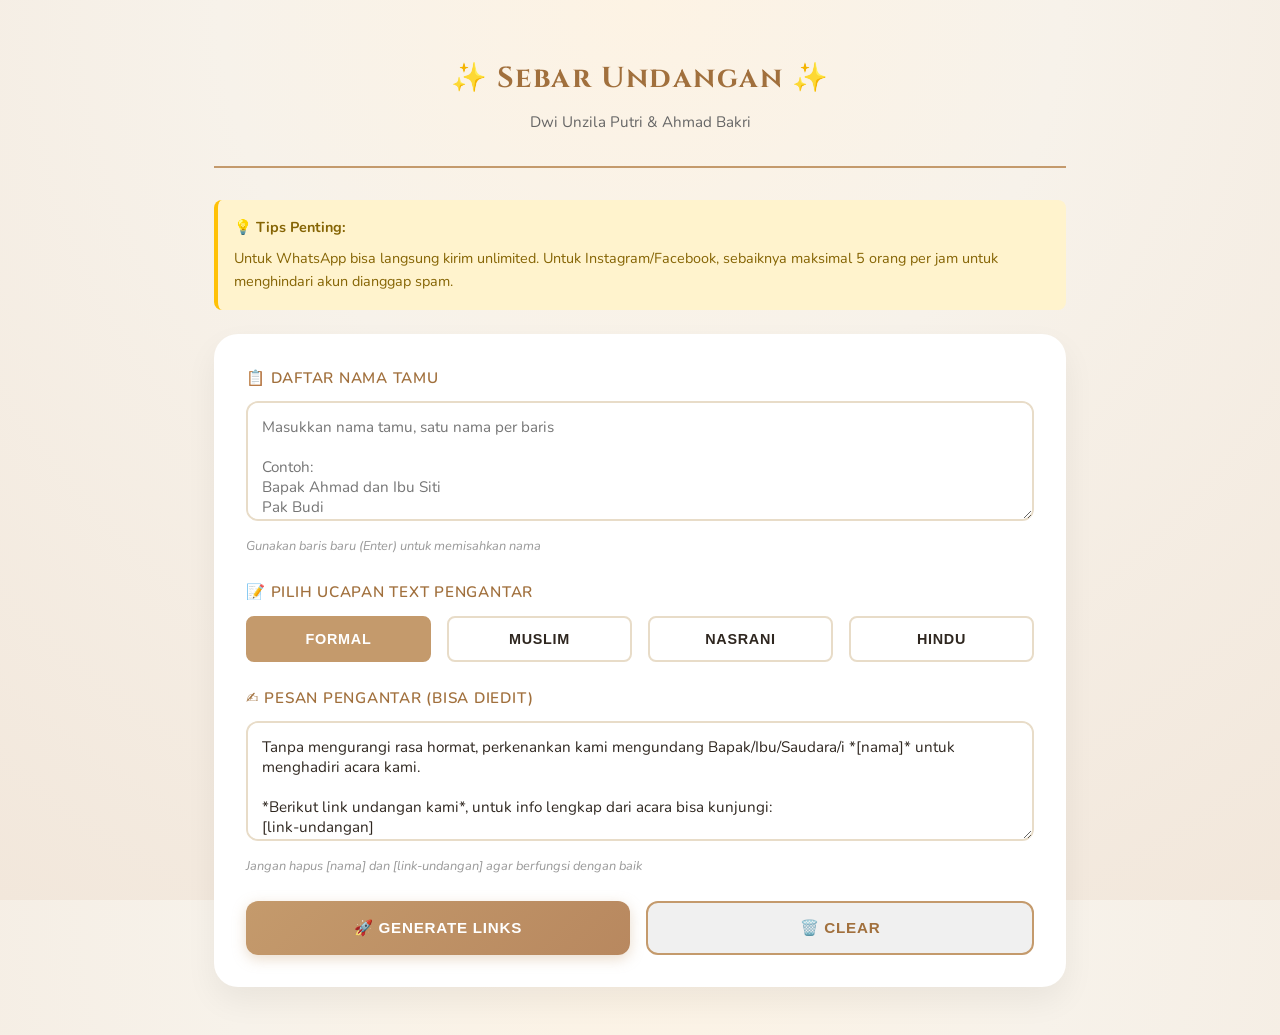
==== kirim.html @ d6a68b30 "Add kirim.html for wedding invitation generator with WhatsApp sharing functionality" ====
<!DOCTYPE html>
<html lang="id">
<head>
  <meta charset="UTF-8" />
  <title>Sebar Undangan WhatsApp - Dwi Unzila Putri & Ahmad Bakri</title>
  <meta name="viewport" content="width=device-width, initial-scale=1" />
  <meta name="description" content="Generator untuk sebar undangan pernikahan Dwi Unzila Putri & Ahmad Bakri via WhatsApp">
  
  <link rel="preconnect" href="https://fonts.googleapis.com">
  <link rel="preconnect" href="https://fonts.gstatic.com" crossorigin>
  <link href="https://fonts.googleapis.com/css2?family=Cinzel:wght@400;500;600;700&family=Nunito:wght@300;400;500;600;700&display=swap" rel="stylesheet">
  
  <style>
    :root {
        --primary: #c49a6c;
        --primary-deep: #a1703d;
        --bg: #f7f2ea;
        --bg-soft: #fdf8f2;
        --text: #2f2720;
        --card-bg: #ffffff;
        --shadow-soft: 0 14px 32px rgba(0,0,0,0.06);
        --radius-xl: 24px;
    }

    * { box-sizing: border-box; margin: 0; padding: 0; }

    html, body { height: 100%; }

    body {
        font-family: "Nunito", system-ui, -apple-system, BlinkMacSystemFont, sans-serif;
        background: radial-gradient(circle at top, #fdf3e4 0, #f7f2ea 38%, #f2e7db 100%);
        color: var(--text);
        line-height: 1.6;
        overflow-x: hidden;
    }

    .container {
        width: 100%;
        max-width: 900px;
        margin: 0 auto;
        padding: 1.5rem;
    }

    header {
        text-align: center;
        padding: 2rem 0;
        border-bottom: 2px solid var(--primary);
        margin-bottom: 2rem;
    }

    header h1 {
        font-family: "Cinzel", serif;
        font-size: 1.8rem;
        color: var(--primary-deep);
        margin-bottom: 0.5rem;
        letter-spacing: 0.05em;
    }

    header p {
        font-size: 0.95rem;
        color: #666;
    }

    .form-section {
        background: var(--card-bg);
        border-radius: var(--radius-xl);
        padding: 2rem;
        margin-bottom: 1.5rem;
        box-shadow: var(--shadow-soft);
    }

    .form-group {
        margin-bottom: 1.5rem;
    }

    .form-group:last-child {
        margin-bottom: 0;
    }

    label {
        display: block;
        font-weight: 600;
        color: var(--primary-deep);
        margin-bottom: 0.7rem;
        font-size: 0.95rem;
        text-transform: uppercase;
        letter-spacing: 0.05em;
    }

    textarea, select {
        width: 100%;
        padding: 0.85rem;
        border: 2px solid #e8dcc8;
        border-radius: 12px;
        font-family: "Nunito", sans-serif;
        font-size: 0.95rem;
        color: var(--text);
        transition: all 0.3s ease;
    }

    textarea:focus, select:focus {
        outline: none;
        border-color: var(--primary);
        box-shadow: 0 0 0 3px rgba(196, 154, 108, 0.1);
    }

    textarea {
        min-height: 120px;
        resize: vertical;
    }

    .hint {
        font-size: 0.8rem;
        color: #999;
        margin-top: 0.4rem;
        font-style: italic;
    }

    .button-group {
        display: flex;
        gap: 1rem;
        flex-wrap: wrap;
    }

    button {
        flex: 1;
        min-width: 150px;
        padding: 1rem;
        border: none;
        border-radius: 12px;
        font-weight: 600;
        font-size: 0.95rem;
        cursor: pointer;
        text-transform: uppercase;
        letter-spacing: 0.05em;
        transition: all 0.3s ease;
    }

    .btn-primary {
        background: linear-gradient(135deg, var(--primary) 0%, #b8885f 100%);
        color: white;
        box-shadow: 0 4px 14px rgba(196, 154, 108, 0.35);
    }

    .btn-primary:hover {
        transform: translateY(-2px);
        box-shadow: 0 6px 20px rgba(196, 154, 108, 0.45);
    }

    .btn-secondary {
        background: #f0f0f0;
        color: var(--primary-deep);
        border: 2px solid var(--primary);
    }

    .btn-secondary:hover {
        background: var(--primary);
        color: white;
    }

    .result-section {
        background: var(--card-bg);
        border-radius: var(--radius-xl);
        padding: 2rem;
        margin-top: 2rem;
        box-shadow: var(--shadow-soft);
        display: none;
        overflow-x: auto;
    }

    .result-section.active {
        display: block;
    }

    .result-table {
        width: 100%;
        border-collapse: collapse;
        margin: 1.5rem 0;
    }

    .result-table thead {
        background: linear-gradient(135deg, var(--primary) 0%, #b8885f 100%);
        color: white;
    }

    .result-table th {
        padding: 1rem;
        text-align: left;
        font-weight: 600;
        font-size: 0.95rem;
        text-transform: uppercase;
        letter-spacing: 0.05em;
    }

    .result-table td {
        padding: 1rem;
        border-bottom: 1px solid #e8dcc8;
        font-size: 0.95rem;
    }

    .result-table tbody tr {
        transition: background 0.3s ease;
    }

    .result-table tbody tr:hover {
        background: #fafafa;
    }

    .result-table tbody tr:last-child td {
        border-bottom: none;
    }

    .guest-number {
        font-weight: 700;
        color: var(--primary);
        width: 40px;
        text-align: center;
    }

    .guest-name {
        font-weight: 600;
        color: var(--primary-deep);
    }

    .table-actions {
        display: flex;
        gap: 0.5rem;
        flex-wrap: wrap;
    }

    .table-copy-btn {
        background: var(--primary);
        color: white;
        border: none;
        padding: 0.6rem 0.8rem;
        border-radius: 6px;
        font-size: 0.8rem;
        cursor: pointer;
        white-space: nowrap;
        transition: all 0.2s ease;
    }

    .table-copy-btn:hover {
        background: var(--primary-deep);
    }

    .table-copy-btn.copied {
        background: #4caf50;
    }

    .table-wa-btn {
        background: linear-gradient(135deg, var(--primary) 0%, #b8885f 100%);
        color: white;
        border: none;
        padding: 0.6rem 0.8rem;
        border-radius: 6px;
        font-size: 0.8rem;
        cursor: pointer;
        white-space: nowrap;
        transition: all 0.2s ease;
    }

    .table-wa-btn:hover {
        transform: translateY(-1px);
        box-shadow: 0 4px 12px rgba(196, 154, 108, 0.3);
    }

    @media (max-width: 768px) {
        .result-table th,
        .result-table td {
            padding: 0.8rem 0.6rem;
            font-size: 0.85rem;
        }

        .table-actions {
            flex-direction: column;
        }

        .table-copy-btn,
        .table-wa-btn {
            width: 100%;
        }
    }

    .info-box {
        background: #fff3cd;
        border-left: 4px solid #ffc107;
        padding: 1rem;
        border-radius: 8px;
        margin-bottom: 1.5rem;
        font-size: 0.9rem;
        color: #856404;
    }

    .info-box strong {
        display: block;
        margin-bottom: 0.5rem;
    }

    .preview-section {
        background: var(--card-bg);
        border-radius: var(--radius-xl);
        padding: 2rem;
        margin-top: 2rem;
        box-shadow: var(--shadow-soft);
        display: none;
        border: 2px solid var(--primary);
    }

    .preview-section.active {
        display: block;
    }

    .preview-box {
        background: #f5f5f5;
        border: 1px solid #e0d5c7;
        border-radius: 12px;
        padding: 1.5rem;
        margin: 1rem 0;
        white-space: pre-wrap;
        word-wrap: break-word;
        font-family: "Nunito", sans-serif;
        font-size: 0.95rem;
        line-height: 1.8;
        color: var(--text);
    }

    .message-btn {
        flex: 1;
        padding: 0.8rem;
        border: 2px solid #e8dcc8;
        border-radius: 8px;
        font-weight: 600;
        font-size: 0.9rem;
        cursor: pointer;
        transition: all 0.3s ease;
        background: white;
        color: var(--text);
    }

    .message-btn:hover {
        border-color: var(--primary);
        background: rgba(196, 154, 108, 0.1);
    }

    .message-btn.active {
        background: var(--primary);
        color: white;
        border-color: var(--primary);
    }

    .modal-overlay {
        display: none;
    }

    .modal-content {
        display: none;
    }

    @media (max-width: 600px) {
        .container {
            padding: 1rem;
        }

        header h1 {
            font-size: 1.4rem;
        }

        .form-section {
            padding: 1.5rem;
        }

        .button-group {
            flex-direction: column;
        }

        button {
            min-width: 100%;
        }

        .preview-buttons {
            flex-direction: column;
        }

        .modal-content {
            padding: 1.5rem;
        }
    }
  </style>
</head>
<body>
  <div class="container">
    <header>
      <h1>✨ Sebar Undangan ✨</h1>
      <p>Dwi Unzila Putri & Ahmad Bakri</p>
    </header>

    <div class="info-box">
      <strong>💡 Tips Penting:</strong>
      Untuk WhatsApp bisa langsung kirim unlimited. Untuk Instagram/Facebook, sebaiknya maksimal 5 orang per jam untuk menghindari akun dianggap spam.
    </div>

    <div class="form-section">
      <div class="form-group">
        <label for="guestNames">📋 Daftar Nama Tamu</label>
        <textarea id="guestNames" placeholder="Masukkan nama tamu, satu nama per baris&#10;&#10;Contoh:&#10;Bapak Ahmad dan Ibu Siti&#10;Pak Budi&#10;Mbak Rahma dan Keluarga"></textarea>
        <p class="hint">Gunakan baris baru (Enter) untuk memisahkan nama</p>
      </div>

      <div class="form-group">
        <label>📝 Pilih Ucapan Text Pengantar</label>
        <div class="button-group" style="margin-bottom: 1.5rem;">
          <button type="button" class="message-btn" data-type="formal" onclick="selectMessage('formal')">Formal</button>
          <button type="button" class="message-btn" data-type="muslim" onclick="selectMessage('muslim')">Muslim</button>
          <button type="button" class="message-btn" data-type="nasrani" onclick="selectMessage('nasrani')">Nasrani</button>
          <button type="button" class="message-btn" data-type="hindu" onclick="selectMessage('hindu')">Hindu</button>
        </div>
      </div>

      <div class="form-group">
        <label for="messagePreview">✍️ Pesan Pengantar (Bisa Diedit)</label>
        <textarea id="messagePreview" placeholder="Pesan akan ditampilkan di sini. Gunakan [nama] untuk nama tamu dan [link-undangan] untuk link undangan"></textarea>
        <p class="hint">Jangan hapus [nama] dan [link-undangan] agar berfungsi dengan baik</p>
      </div>

      <div class="button-group">
        <button class="btn-primary" onclick="generateLinks()">🚀 Generate Links</button>
        <button class="btn-secondary" onclick="clearForm()">🗑️ Clear</button>
      </div>
    </div>

    <div class="result-section" id="resultSection">
      <h2 style="color: var(--primary-deep); margin-bottom: 1.5rem; text-align: center;">📱 Link WhatsApp Siap Terkirim</h2>
      <div id="resultList"></div>
    </div>
  </div>

  <script>
    const invitationURL = window.location.origin + window.location.pathname.replace('kirim.html', 'index.html');

    const messages = {
      formal: `Tanpa mengurangi rasa hormat, perkenankan kami mengundang Bapak/Ibu/Saudara/i *[nama]* untuk menghadiri acara kami.

*Berikut link undangan kami*, untuk info lengkap dari acara bisa kunjungi:
[link-undangan]

Merupakan suatu kebahagiaan bagi kami apabila Bapak/Ibu/Saudara/i berkenan untuk hadir dan memberikan doa restu.

Terima kasih banyak atas perhatiannya.`,

      muslim: `_Assalamualaikum Warahmatullahi Wabarakatuh_

Yth. *[nama]*

Tanpa mengurangi rasa hormat, perkenankan kami mengundang Bapak/Ibu/Saudara/i untuk menghadiri acara pernikahan kami:

*Dwi Unzila Putri & Ahmad Bakri*

Berikut link undangan kami, untuk info lengkap dari acara bisa kunjungi :

[link-undangan]

Merupakan suatu kebahagiaan bagi kami apabila Bapak/Ibu/Saudara/i berkenan untuk hadir dan memberikan doa restu.

Mohon maaf perihal undangan hanya di bagikan melalui pesan ini.

Terima kasih banyak atas perhatiannya.

_Wassalamualaikum Warahmatullahi Wabarakatuh_

Kami yang berbahagia,
_Zila & Bakri_
`,

      nasrani: `Dengan sukacita, kami mengundang Bapak/Ibu/Saudara/i *[nama]* untuk merayakan hari istimewa kami.

*Silakan buka link undangan berikut untuk detail lengkapnya:*
[link-undangan]

Kehadiran Bapak/Ibu/Saudara/i akan menjadi kebahagiaan tersendiri bagi kami. Tuhan memberkati.`,

      hindu: `Dengan berdoa kepada Sang Hyang Widhi Wasa, kami mengundang Bapak/Ibu/Saudara/i *[nama]* untuk hadir dalam acara istimewa kami.

*Berikut link undangan kami* untuk informasi lengkapnya:
[link-undangan]

Kami memohon doa restu dan kehadiran Bapak/Ibu/Saudara/i dalam perayaan ini.

Hatur nuwun. Om Shanti, Shanti, Shanti.`
    };

    function selectMessage(type) {
      // Update active button
      document.querySelectorAll('.message-btn').forEach(btn => {
        btn.classList.remove('active');
      });
      document.querySelector(`[data-type="${type}"]`).classList.add('active');
      
      // Set message in textarea
      const messagePreview = document.getElementById('messagePreview');
      messagePreview.value = messages[type];
    }

    // Initialize with first option selected
    window.addEventListener('DOMContentLoaded', function() {
      selectMessage('formal');
    });

    function generateLinks() {
      const guestInput = document.getElementById('guestNames').value.trim();
      const messageInput = document.getElementById('messagePreview').value.trim();

      if (!guestInput) {
        alert('Mohon masukkan nama tamu terlebih dahulu');
        return;
      }

      if (!messageInput) {
        alert('Mohon masukkan pesan terlebih dahulu');
        return;
      }

      const guestNames = guestInput.split('\n').map(name => name.trim()).filter(name => name);
      const baseMessage = messageInput;

      const resultList = document.getElementById('resultList');
      resultList.innerHTML = '';

      // Create table
      let tableHTML = `
        <table class="result-table">
          <thead>
            <tr>
              <th style="width: 50px;">No</th>
              <th>Nama Tamu</th>
              <th>Aksi</th>
            </tr>
          </thead>
          <tbody>
      `;

      guestNames.forEach((guestName, index) => {
        const personalizedMessage = baseMessage
          .replace(/\[nama\]/g, guestName)
          .replace(/\[link-undangan\]/g, invitationURL);

        const whatsappLink = `https://wa.me/?text=${encodeURIComponent(personalizedMessage)}`;

        tableHTML += `
          <tr>
            <td class="guest-number">${index + 1}</td>
            <td class="guest-name">${guestName}</td>
            <td>
              <div class="table-actions">
                <button class="table-copy-btn" onclick="copyToClipboard(this, '${whatsappLink.replace(/'/g, "\\'")}')">📋 Copy Link</button>
                <button class="table-wa-btn" onclick="window.open('${whatsappLink}', '_blank')">💬 WhatsApp</button>
              </div>
            </td>
          </tr>
        `;
      });

      tableHTML += `
          </tbody>
        </table>
      `;

      resultList.innerHTML = tableHTML;

      document.getElementById('resultSection').classList.add('active');
      document.getElementById('resultSection').scrollIntoView({ behavior: 'smooth' });
    }

    function copyToClipboard(button, text) {
      navigator.clipboard.writeText(text).then(() => {
        const originalText = button.textContent;
        button.textContent = '✅ Copied';
        button.classList.add('copied');
        setTimeout(() => {
          button.textContent = originalText;
          button.classList.remove('copied');
        }, 2000);
      }).catch(() => {
        alert('Gagal menyalin. Silakan coba lagi.');
      });
    }

    function clearForm() {
      document.getElementById('guestNames').value = '';
      document.getElementById('messagePreview').value = '';
      document.getElementById('resultSection').classList.remove('active');
      document.querySelectorAll('.message-btn').forEach(btn => {
        btn.classList.remove('active');
      });
    }

    // Initialize with first option selected
    window.addEventListener('DOMContentLoaded', function() {
      selectMessage('formal');
    });
  </script>
</body>
</html>
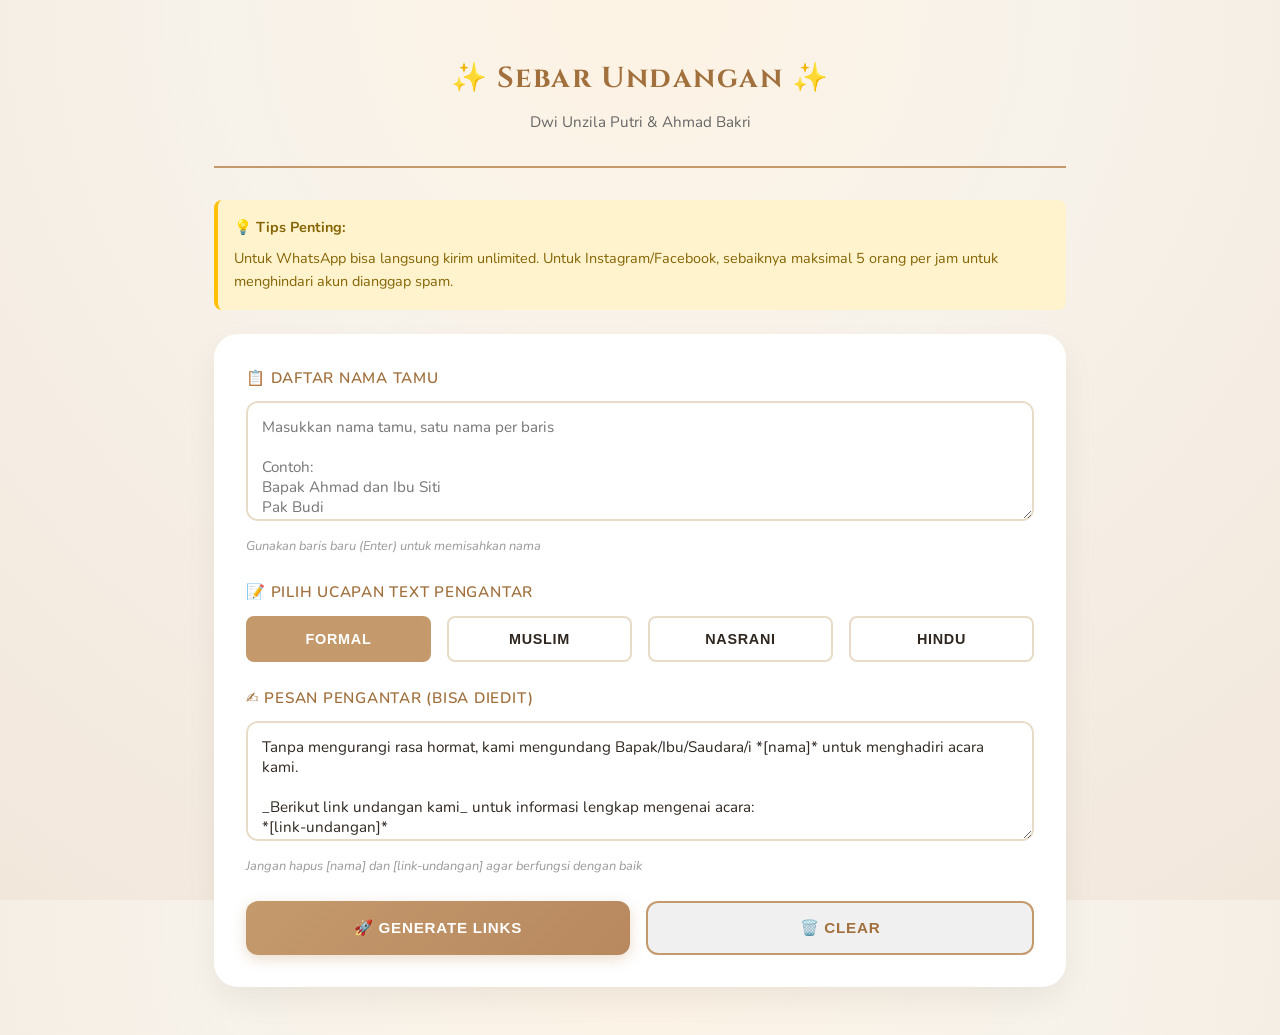
==== commit 29dba58a: "Update invitation messages and URL handling in kirim.html for improved clarity and functionality" ====
--- a/kirim.html
+++ b/kirim.html
@@ -436,57 +436,59 @@
   </div>
 
   <script>
-    const invitationURL = window.location.origin + window.location.pathname.replace('kirim.html', 'index.html');
+    const invitationURL = window.location.origin + window.location.pathname.replace('/kirim.html', '?to=');
 
     const messages = {
-      formal: `Tanpa mengurangi rasa hormat, perkenankan kami mengundang Bapak/Ibu/Saudara/i *[nama]* untuk menghadiri acara kami.
-
-*Berikut link undangan kami*, untuk info lengkap dari acara bisa kunjungi:
+      formal: `Tanpa mengurangi rasa hormat, kami mengundang Bapak/Ibu/Saudara/i *[nama]* untuk menghadiri acara kami.
+
+_Berikut link undangan kami_ untuk informasi lengkap mengenai acara:
+*[link-undangan]*
+
+Merupakan suatu kebahagiaan bagi kami apabila Bapak/Ibu/Saudara/i berkenan hadir serta memberikan doa dan restu.
+
+Atas perhatian dan kehadirannya, kami ucapkan terima kasih.`,
+
+      muslim: `_Assalamualaikum Warahmatullahi Wabarakatuh_
+
+Yth. *[nama]*
+
+Tanpa mengurangi rasa hormat, kami mengundang Bapak/Ibu/Saudara/i untuk menghadiri acara pernikahan kami:
+
+*Dwi Unzila Putri & Ahmad Bakri*
+
+_Berikut link undangan kami_ untuk informasi lengkap mengenai acara:
+
 [link-undangan]
 
-Merupakan suatu kebahagiaan bagi kami apabila Bapak/Ibu/Saudara/i berkenan untuk hadir dan memberikan doa restu.
-
-Terima kasih banyak atas perhatiannya.`,
-
-      muslim: `_Assalamualaikum Warahmatullahi Wabarakatuh_
-
-Yth. *[nama]*
-
-Tanpa mengurangi rasa hormat, perkenankan kami mengundang Bapak/Ibu/Saudara/i untuk menghadiri acara pernikahan kami:
-
-*Dwi Unzila Putri & Ahmad Bakri*
-
-Berikut link undangan kami, untuk info lengkap dari acara bisa kunjungi :
-
+Merupakan suatu kehormatan dan kebahagiaan bagi kami apabila Bapak/Ibu/Saudara/i berkenan hadir serta memberikan doa restu.
+
+Mohon maaf apabila undangan ini hanya kami sampaikan melalui pesan singkat.
+
+Terima kasih atas perhatian dan doa restunya.
+
+_Wassalamualaikum Warahmatullahi Wabarakatuh_
+
+Kami yang berbahagia,
+*_Zila & Bakri_*
+`,
+
+      nasrani: `Dengan sukacita, kami mengundang Bapak/Ibu/Saudara/i *[nama]* untuk merayakan hari istimewa kami.
+
+*Silakan membuka link undangan berikut untuk informasi lengkapnya:*
 [link-undangan]
 
-Merupakan suatu kebahagiaan bagi kami apabila Bapak/Ibu/Saudara/i berkenan untuk hadir dan memberikan doa restu.
-
-Mohon maaf perihal undangan hanya di bagikan melalui pesan ini.
-
-Terima kasih banyak atas perhatiannya.
-
-_Wassalamualaikum Warahmatullahi Wabarakatuh_
-
-Kami yang berbahagia,
-_Zila & Bakri_
-`,
-
-      nasrani: `Dengan sukacita, kami mengundang Bapak/Ibu/Saudara/i *[nama]* untuk merayakan hari istimewa kami.
-
-*Silakan buka link undangan berikut untuk detail lengkapnya:*
+Kehadiran Bapak/Ibu/Saudara/i akan menjadi kebahagiaan tersendiri bagi kami. 
+_Tuhan memberkati._`,
+
+      hindu: `Dengan berdoa kepada Sang Hyang Widhi Wasa, kami mengundang Bapak/Ibu/Saudara/i *[nama]* untuk hadir dalam acara istimewa kami.
+
+_Berikut link undangan kami_ untuk informasi lengkap mengenai acara:
 [link-undangan]
 
-Kehadiran Bapak/Ibu/Saudara/i akan menjadi kebahagiaan tersendiri bagi kami. Tuhan memberkati.`,
-
-      hindu: `Dengan berdoa kepada Sang Hyang Widhi Wasa, kami mengundang Bapak/Ibu/Saudara/i *[nama]* untuk hadir dalam acara istimewa kami.
-
-*Berikut link undangan kami* untuk informasi lengkapnya:
-[link-undangan]
-
 Kami memohon doa restu dan kehadiran Bapak/Ibu/Saudara/i dalam perayaan ini.
 
-Hatur nuwun. Om Shanti, Shanti, Shanti.`
+Hatur nuwun. 
+Om Shanti, Shanti, Shanti.`
     };
 
     function selectMessage(type) {
@@ -542,7 +544,7 @@
       guestNames.forEach((guestName, index) => {
         const personalizedMessage = baseMessage
           .replace(/\[nama\]/g, guestName)
-          .replace(/\[link-undangan\]/g, invitationURL);
+          .replace(/\[link-undangan\]/g, invitationURL+encodeURIComponent(guestName));
 
         const whatsappLink = `https://wa.me/?text=${encodeURIComponent(personalizedMessage)}`;
 
